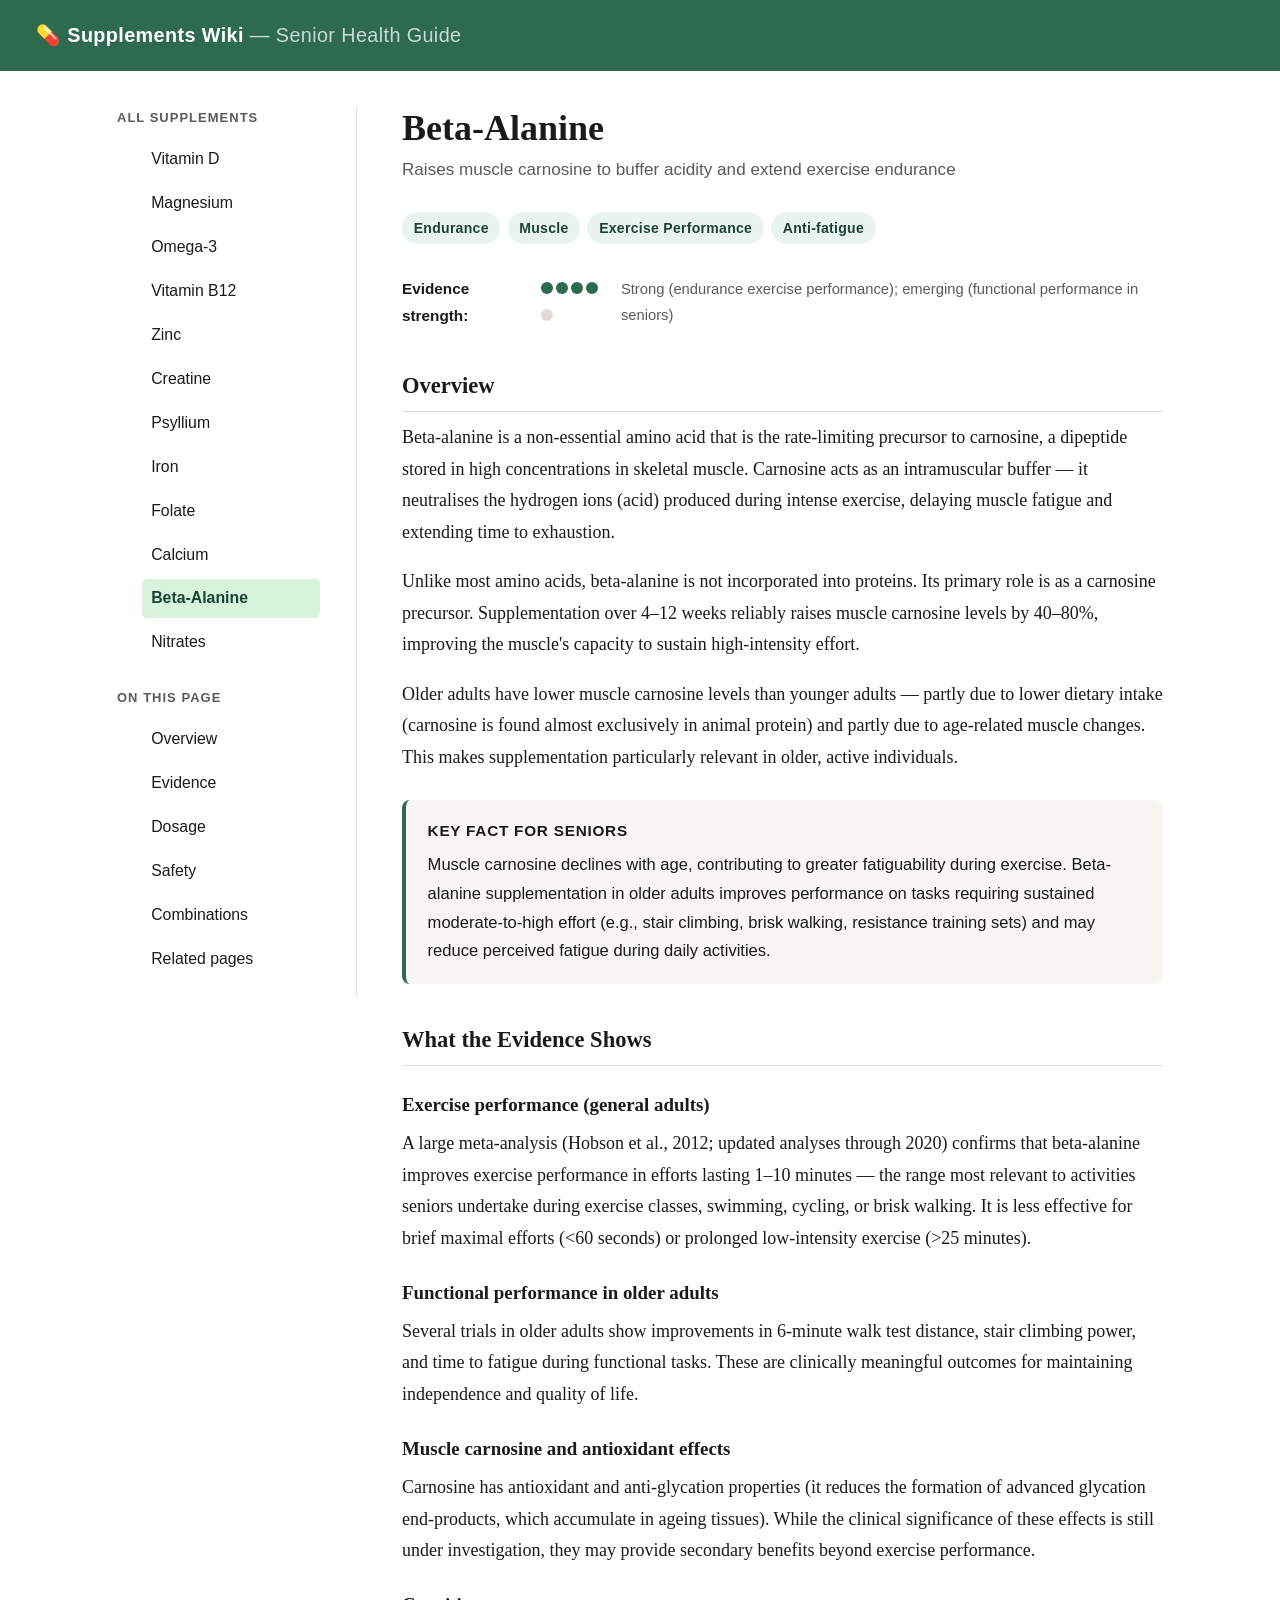
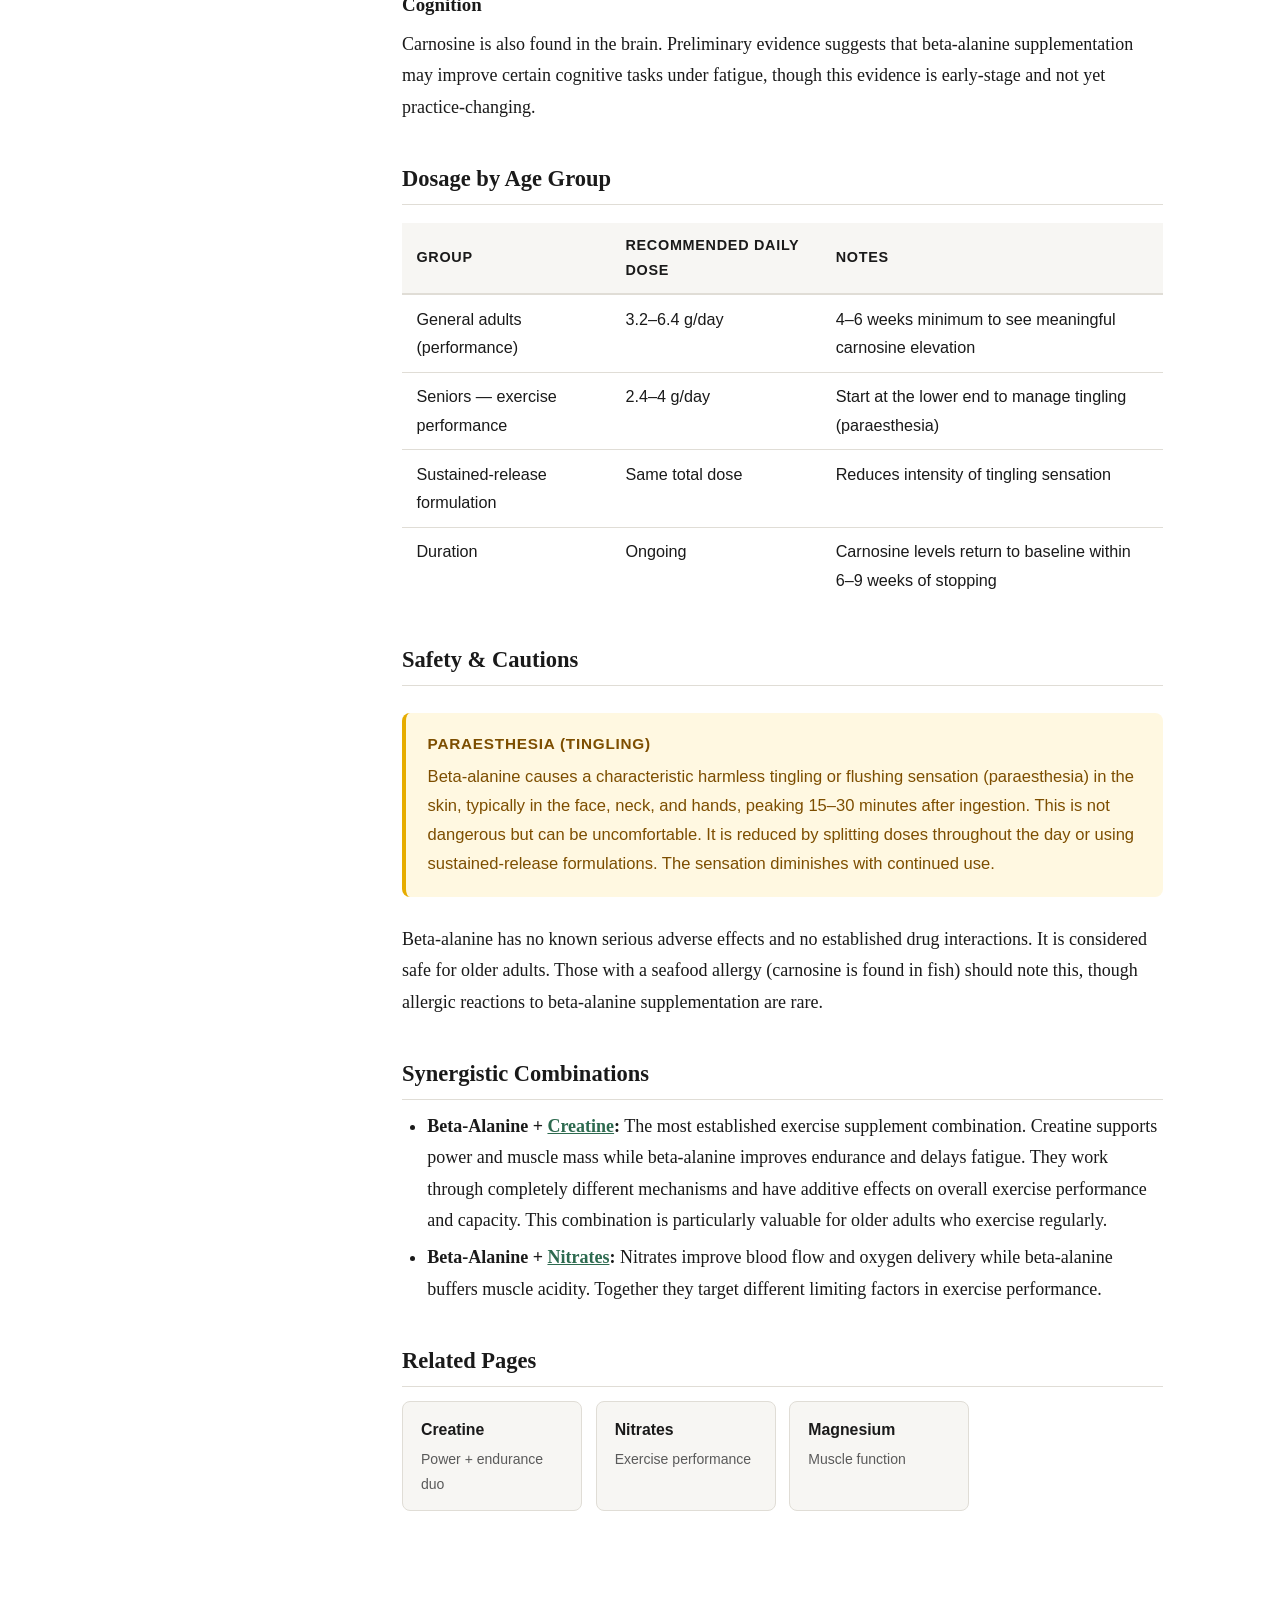
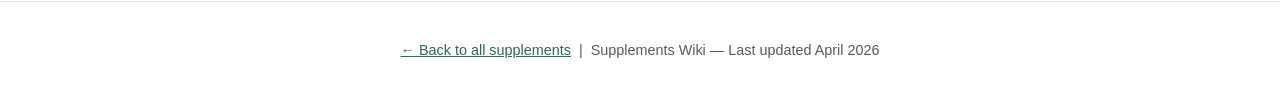
==== beta-alanine.html @ 7dc504e5 "Add supplements wiki — initial upload" ====
<!DOCTYPE html>
<html lang="en">
<head>
  <meta charset="UTF-8">
  <meta name="viewport" content="width=device-width, initial-scale=1.0">
  <title>Beta-Alanine — Supplements Wiki</title>
  <link rel="stylesheet" href="style.css">
</head>
<body>

<header class="site-header">
  <a class="logo" href="index.html">💊 Supplements Wiki <span>— Senior Health Guide</span></a>
</header>

<div class="layout">
  <nav class="sidebar">
    <h3>All Supplements</h3>
    <ul>
      <li><a href="vitamin-d.html">Vitamin D</a></li>
      <li><a href="magnesium.html">Magnesium</a></li>
      <li><a href="omega-3.html">Omega-3</a></li>
      <li><a href="vitamin-b12.html">Vitamin B12</a></li>
      <li><a href="zinc.html">Zinc</a></li>
      <li><a href="creatine.html">Creatine</a></li>
      <li><a href="psyllium.html">Psyllium</a></li>
      <li><a href="iron.html">Iron</a></li>
      <li><a href="folate.html">Folate</a></li>
      <li><a href="calcium.html">Calcium</a></li>
      <li><a href="beta-alanine.html" class="active">Beta-Alanine</a></li>
      <li><a href="nitrates.html">Nitrates</a></li>
    </ul>
    <h3>On this page</h3>
    <ul>
      <li><a href="#overview">Overview</a></li>
      <li><a href="#evidence">Evidence</a></li>
      <li><a href="#dosage">Dosage</a></li>
      <li><a href="#safety">Safety</a></li>
      <li><a href="#combinations">Combinations</a></li>
      <li><a href="#related">Related pages</a></li>
    </ul>
  </nav>

  <main class="main">
    <h1 class="page-title">Beta-Alanine</h1>
    <p class="page-subtitle">Raises muscle carnosine to buffer acidity and extend exercise endurance</p>
    <div class="tags">
      <span class="tag">Endurance</span>
      <span class="tag">Muscle</span>
      <span class="tag">Exercise Performance</span>
      <span class="tag">Anti-fatigue</span>
    </div>

    <div class="evidence-bar">
      <strong style="font-family:var(--font-ui);font-size:0.85rem;">Evidence strength:</strong>
      <div class="evidence-dots">
        <span class="filled"></span><span class="filled"></span><span class="filled"></span><span class="filled"></span><span></span>
      </div>
      <span style="font-family:var(--font-ui);font-size:0.82rem;color:var(--muted);">Strong (endurance exercise performance); emerging (functional performance in seniors)</span>
    </div>

    <h2 id="overview">Overview</h2>
    <p>Beta-alanine is a non-essential amino acid that is the rate-limiting precursor to carnosine, a dipeptide stored in high concentrations in skeletal muscle. Carnosine acts as an intramuscular buffer — it neutralises the hydrogen ions (acid) produced during intense exercise, delaying muscle fatigue and extending time to exhaustion.</p>
    <p>Unlike most amino acids, beta-alanine is not incorporated into proteins. Its primary role is as a carnosine precursor. Supplementation over 4–12 weeks reliably raises muscle carnosine levels by 40–80%, improving the muscle's capacity to sustain high-intensity effort.</p>
    <p>Older adults have lower muscle carnosine levels than younger adults — partly due to lower dietary intake (carnosine is found almost exclusively in animal protein) and partly due to age-related muscle changes. This makes supplementation particularly relevant in older, active individuals.</p>

    <div class="info-box evidence">
      <strong>Key fact for seniors</strong>
      Muscle carnosine declines with age, contributing to greater fatiguability during exercise. Beta-alanine supplementation in older adults improves performance on tasks requiring sustained moderate-to-high effort (e.g., stair climbing, brisk walking, resistance training sets) and may reduce perceived fatigue during daily activities.
    </div>

    <h2 id="evidence">What the Evidence Shows</h2>
    <h3>Exercise performance (general adults)</h3>
    <p>A large meta-analysis (Hobson et al., 2012; updated analyses through 2020) confirms that beta-alanine improves exercise performance in efforts lasting 1–10 minutes — the range most relevant to activities seniors undertake during exercise classes, swimming, cycling, or brisk walking. It is less effective for brief maximal efforts (&lt;60 seconds) or prolonged low-intensity exercise (&gt;25 minutes).</p>

    <h3>Functional performance in older adults</h3>
    <p>Several trials in older adults show improvements in 6-minute walk test distance, stair climbing power, and time to fatigue during functional tasks. These are clinically meaningful outcomes for maintaining independence and quality of life.</p>

    <h3>Muscle carnosine and antioxidant effects</h3>
    <p>Carnosine has antioxidant and anti-glycation properties (it reduces the formation of advanced glycation end-products, which accumulate in ageing tissues). While the clinical significance of these effects is still under investigation, they may provide secondary benefits beyond exercise performance.</p>

    <h3>Cognition</h3>
    <p>Carnosine is also found in the brain. Preliminary evidence suggests that beta-alanine supplementation may improve certain cognitive tasks under fatigue, though this evidence is early-stage and not yet practice-changing.</p>

    <h2 id="dosage">Dosage by Age Group</h2>
    <table class="dosage-table">
      <thead>
        <tr><th>Group</th><th>Recommended Daily Dose</th><th>Notes</th></tr>
      </thead>
      <tbody>
        <tr><td>General adults (performance)</td><td>3.2–6.4 g/day</td><td>4–6 weeks minimum to see meaningful carnosine elevation</td></tr>
        <tr><td>Seniors — exercise performance</td><td>2.4–4 g/day</td><td>Start at the lower end to manage tingling (paraesthesia)</td></tr>
        <tr><td>Sustained-release formulation</td><td>Same total dose</td><td>Reduces intensity of tingling sensation</td></tr>
        <tr><td>Duration</td><td>Ongoing</td><td>Carnosine levels return to baseline within 6–9 weeks of stopping</td></tr>
      </tbody>
    </table>

    <h2 id="safety">Safety &amp; Cautions</h2>
    <div class="info-box caution">
      <strong>Paraesthesia (tingling)</strong>
      Beta-alanine causes a characteristic harmless tingling or flushing sensation (paraesthesia) in the skin, typically in the face, neck, and hands, peaking 15–30 minutes after ingestion. This is not dangerous but can be uncomfortable. It is reduced by splitting doses throughout the day or using sustained-release formulations. The sensation diminishes with continued use.
    </div>
    <p>Beta-alanine has no known serious adverse effects and no established drug interactions. It is considered safe for older adults. Those with a seafood allergy (carnosine is found in fish) should note this, though allergic reactions to beta-alanine supplementation are rare.</p>

    <h2 id="combinations">Synergistic Combinations</h2>
    <ul>
      <li><strong>Beta-Alanine + <a href="creatine.html">Creatine</a>:</strong> The most established exercise supplement combination. Creatine supports power and muscle mass while beta-alanine improves endurance and delays fatigue. They work through completely different mechanisms and have additive effects on overall exercise performance and capacity. This combination is particularly valuable for older adults who exercise regularly.</li>
      <li><strong>Beta-Alanine + <a href="nitrates.html">Nitrates</a>:</strong> Nitrates improve blood flow and oxygen delivery while beta-alanine buffers muscle acidity. Together they target different limiting factors in exercise performance.</li>
    </ul>

    <h2 id="related">Related Pages</h2>
    <div class="related-grid">
      <a class="related-card" href="creatine.html">Creatine <span class="card-note">Power + endurance duo</span></a>
      <a class="related-card" href="nitrates.html">Nitrates <span class="card-note">Exercise performance</span></a>
      <a class="related-card" href="magnesium.html">Magnesium <span class="card-note">Muscle function</span></a>
    </div>
  </main>
</div>

<footer class="site-footer">
  <a href="index.html">← Back to all supplements</a> &nbsp;|&nbsp; Supplements Wiki &mdash; Last updated April 2026
</footer>
</body>
</html>
---- style.css ----
/* Supplements Wiki — Shared Stylesheet */
:root {
  --bg: #ffffff;
  --surface: #f7f6f3;
  --border: #e0ddd6;
  --text: #1a1a1a;
  --muted: #5a5a5a;
  --accent: #2d6a4f;
  --accent-light: #d8f3dc;
  --accent-hover: #1b4332;
  --link: #2d6a4f;
  --link-hover: #1b4332;
  --tag-bg: #eaf4ee;
  --tag-text: #1b4332;
  --warn: #7d4e00;
  --warn-bg: #fff8e1;
  --radius: 8px;
  --font-body: Georgia, 'Times New Roman', serif;
  --font-ui: -apple-system, BlinkMacSystemFont, 'Segoe UI', sans-serif;
}

*, *::before, *::after { box-sizing: border-box; margin: 0; padding: 0; }

html { font-size: 18px; scroll-behavior: smooth; }

body {
  font-family: var(--font-body);
  background: var(--bg);
  color: var(--text);
  line-height: 1.75;
  min-height: 100vh;
}

/* ── Layout ─────────────────────────────────────── */
.site-header {
  background: var(--accent);
  color: #fff;
  padding: 1rem 2rem;
  display: flex;
  align-items: center;
  gap: 1.5rem;
  flex-wrap: wrap;
}

.site-header .logo {
  font-family: var(--font-ui);
  font-size: 1.1rem;
  font-weight: 700;
  letter-spacing: 0.02em;
  color: #fff;
  text-decoration: none;
  white-space: nowrap;
}

.site-header .logo span { opacity: 0.75; font-weight: 400; }

.header-search {
  flex: 1;
  max-width: 380px;
  position: relative;
}

.header-search input {
  width: 100%;
  padding: 0.45rem 1rem;
  border-radius: 99px;
  border: none;
  font-size: 0.9rem;
  font-family: var(--font-ui);
  background: rgba(255,255,255,0.2);
  color: #fff;
  outline: none;
}

.header-search input::placeholder { color: rgba(255,255,255,0.65); }

.layout {
  display: grid;
  grid-template-columns: 240px 1fr;
  gap: 0;
  max-width: 1100px;
  margin: 0 auto;
  padding: 2rem 1.5rem;
}

@media (max-width: 700px) {
  .layout { grid-template-columns: 1fr; }
  .sidebar { display: none; }
}

/* ── Sidebar ─────────────────────────────────────── */
.sidebar {
  padding-right: 2rem;
  border-right: 1px solid var(--border);
  font-family: var(--font-ui);
  font-size: 0.88rem;
  position: sticky;
  top: 1.5rem;
  align-self: start;
}

.sidebar h3 {
  font-size: 0.72rem;
  text-transform: uppercase;
  letter-spacing: 0.08em;
  color: var(--muted);
  margin-bottom: 0.6rem;
  margin-top: 1.4rem;
}

.sidebar h3:first-child { margin-top: 0; }

.sidebar ul { list-style: none; }

.sidebar ul li a {
  display: block;
  padding: 0.3rem 0.5rem;
  border-radius: 5px;
  color: var(--text);
  text-decoration: none;
  transition: background 0.15s, color 0.15s;
}

.sidebar ul li a:hover,
.sidebar ul li a.active {
  background: var(--accent-light);
  color: var(--accent-hover);
  font-weight: 600;
}

/* ── Main content ────────────────────────────────── */
.main { padding-left: 2.5rem; }

.page-title {
  font-size: 2rem;
  font-weight: 700;
  line-height: 1.2;
  margin-bottom: 0.3rem;
}

.page-subtitle {
  font-family: var(--font-ui);
  color: var(--muted);
  font-size: 0.95rem;
  margin-bottom: 1.5rem;
}

.tags { display: flex; flex-wrap: wrap; gap: 0.4rem; margin-bottom: 1.8rem; }

.tag {
  background: var(--tag-bg);
  color: var(--tag-text);
  font-family: var(--font-ui);
  font-size: 0.78rem;
  font-weight: 600;
  padding: 0.2rem 0.65rem;
  border-radius: 99px;
  letter-spacing: 0.02em;
}

h2 {
  font-size: 1.25rem;
  margin-top: 2rem;
  margin-bottom: 0.6rem;
  padding-bottom: 0.3rem;
  border-bottom: 1px solid var(--border);
}

h3 { font-size: 1.05rem; margin-top: 1.2rem; margin-bottom: 0.4rem; }

p { margin-bottom: 1rem; }

ul, ol { margin-left: 1.4rem; margin-bottom: 1rem; }
li { margin-bottom: 0.3rem; }

a { color: var(--link); text-decoration: underline; }
a:hover { color: var(--link-hover); }

/* ── Info boxes ──────────────────────────────────── */
.info-box {
  border-radius: var(--radius);
  padding: 1rem 1.2rem;
  margin: 1.5rem 0;
  font-family: var(--font-ui);
  font-size: 0.92rem;
}

.info-box.evidence {
  background: var(--surface);
  border-left: 4px solid var(--accent);
}

.info-box.caution {
  background: var(--warn-bg);
  border-left: 4px solid #e6ac00;
  color: var(--warn);
}

.info-box.interaction {
  background: #fff0f0;
  border-left: 4px solid #c0392b;
  color: #7b1a1a;
}

.info-box strong { display: block; margin-bottom: 0.3rem; font-size: 0.85rem; text-transform: uppercase; letter-spacing: 0.05em; }

/* ── Dosage table ────────────────────────────────── */
.dosage-table {
  width: 100%;
  border-collapse: collapse;
  font-family: var(--font-ui);
  font-size: 0.9rem;
  margin: 1rem 0 1.5rem;
}

.dosage-table th {
  background: var(--surface);
  text-align: left;
  padding: 0.55rem 0.8rem;
  font-size: 0.8rem;
  text-transform: uppercase;
  letter-spacing: 0.05em;
  border-bottom: 2px solid var(--border);
}

.dosage-table td {
  padding: 0.55rem 0.8rem;
  border-bottom: 1px solid var(--border);
  vertical-align: top;
}

.dosage-table tr:last-child td { border-bottom: none; }

/* ── Related links ───────────────────────────────── */
.related-grid {
  display: grid;
  grid-template-columns: repeat(auto-fill, minmax(170px, 1fr));
  gap: 0.75rem;
  margin-top: 0.8rem;
}

.related-card {
  display: block;
  background: var(--surface);
  border: 1px solid var(--border);
  border-radius: var(--radius);
  padding: 0.75rem 1rem;
  text-decoration: none;
  color: var(--text);
  font-family: var(--font-ui);
  font-size: 0.88rem;
  font-weight: 600;
  transition: background 0.15s, border-color 0.15s;
}

.related-card:hover {
  background: var(--accent-light);
  border-color: var(--accent);
  color: var(--accent-hover);
}

.related-card .card-note {
  display: block;
  font-weight: 400;
  font-size: 0.78rem;
  color: var(--muted);
  margin-top: 0.2rem;
}

/* ── Evidence rating ─────────────────────────────── */
.evidence-bar {
  display: flex;
  align-items: center;
  gap: 0.5rem;
  font-family: var(--font-ui);
  font-size: 0.85rem;
  margin-bottom: 1.5rem;
}

.evidence-dots span {
  display: inline-block;
  width: 12px; height: 12px;
  border-radius: 50%;
  background: var(--border);
  margin-right: 3px;
}

.evidence-dots span.filled { background: var(--accent); }

/* ── Footer ──────────────────────────────────────── */
.site-footer {
  border-top: 1px solid var(--border);
  text-align: center;
  font-family: var(--font-ui);
  font-size: 0.8rem;
  color: var(--muted);
  padding: 2rem 1rem;
  margin-top: 3rem;
}

/* ── Index grid ──────────────────────────────────── */
.index-grid {
  display: grid;
  grid-template-columns: repeat(auto-fill, minmax(220px, 1fr));
  gap: 1rem;
  margin-top: 1.5rem;
}

.index-card {
  display: block;
  background: var(--surface);
  border: 1px solid var(--border);
  border-radius: var(--radius);
  padding: 1.2rem 1.4rem;
  text-decoration: none;
  color: var(--text);
  transition: box-shadow 0.15s, border-color 0.15s;
}

.index-card:hover {
  box-shadow: 0 4px 16px rgba(0,0,0,0.08);
  border-color: var(--accent);
}

.index-card .card-name {
  font-family: var(--font-ui);
  font-size: 1.05rem;
  font-weight: 700;
  color: var(--accent-hover);
  margin-bottom: 0.25rem;
}

.index-card .card-desc {
  font-size: 0.85rem;
  color: var(--muted);
  font-family: var(--font-ui);
  line-height: 1.4;
}

.index-card .card-tags { margin-top: 0.6rem; }
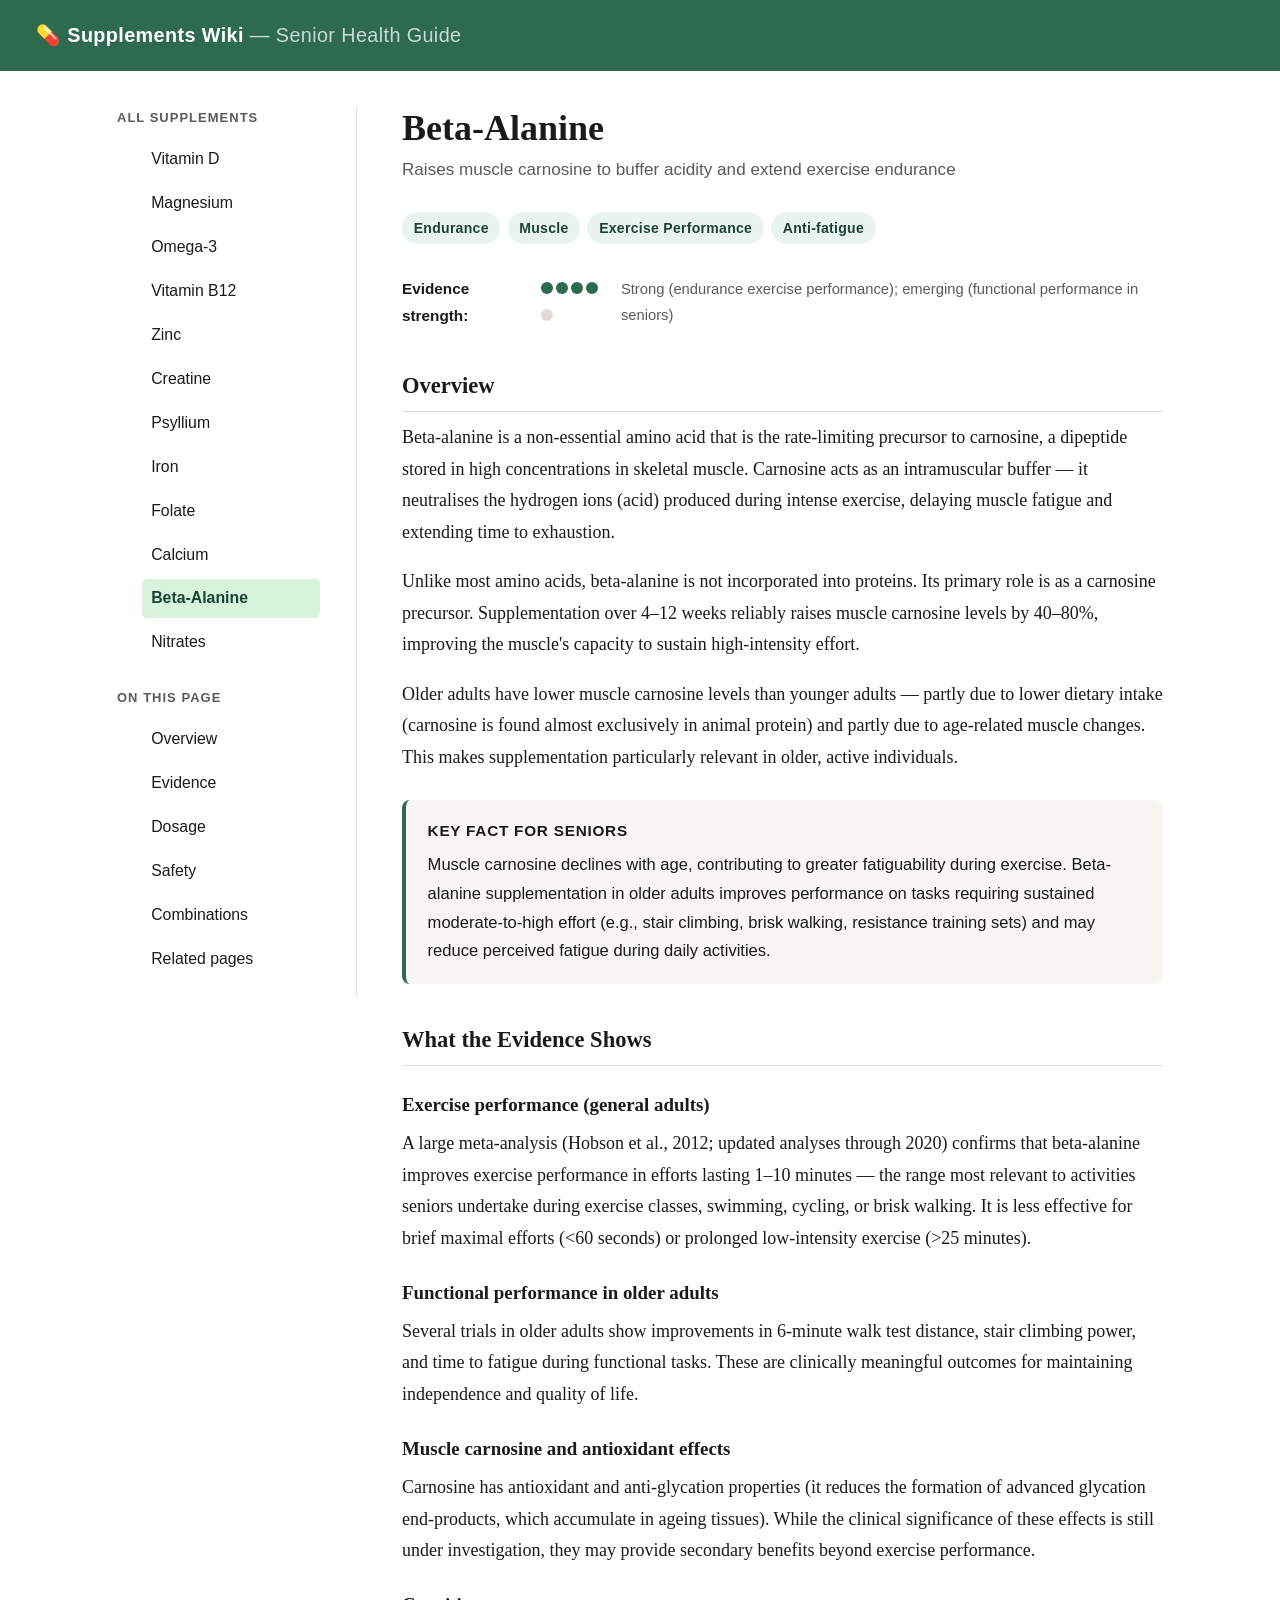
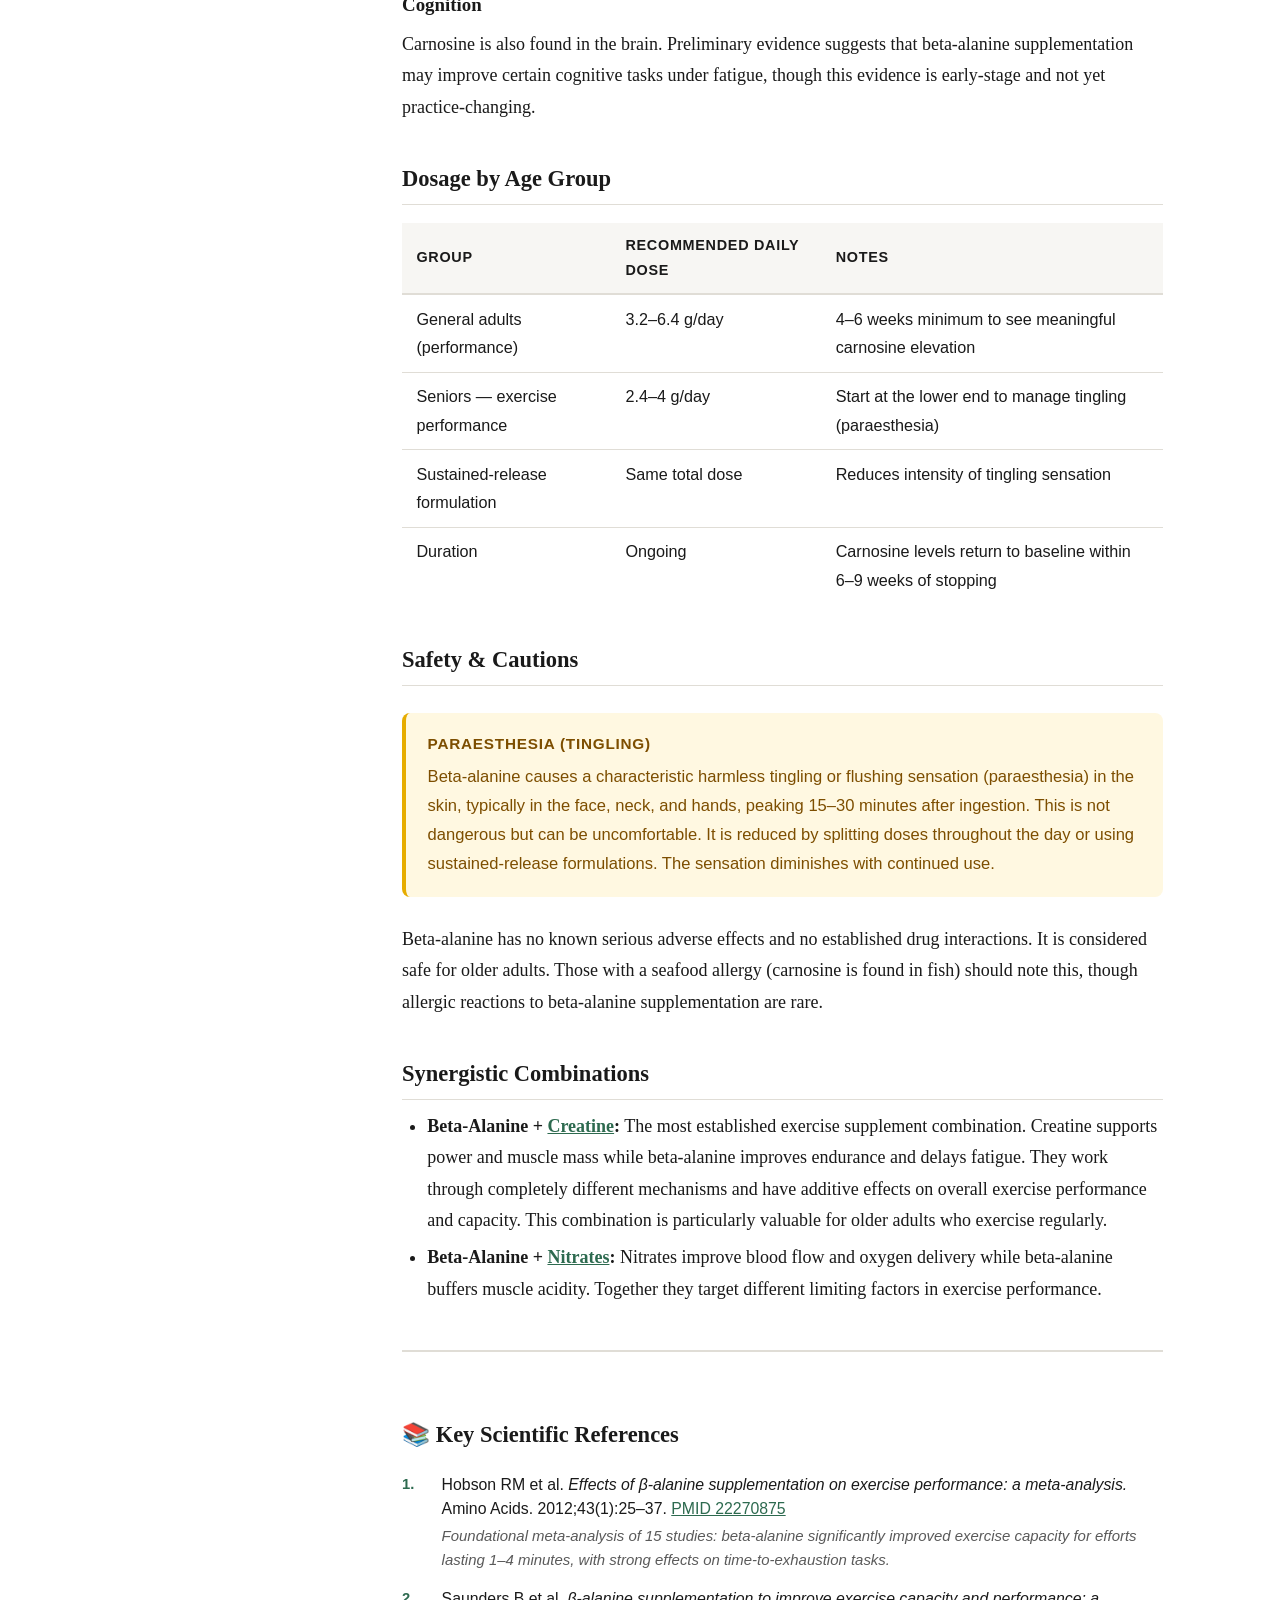
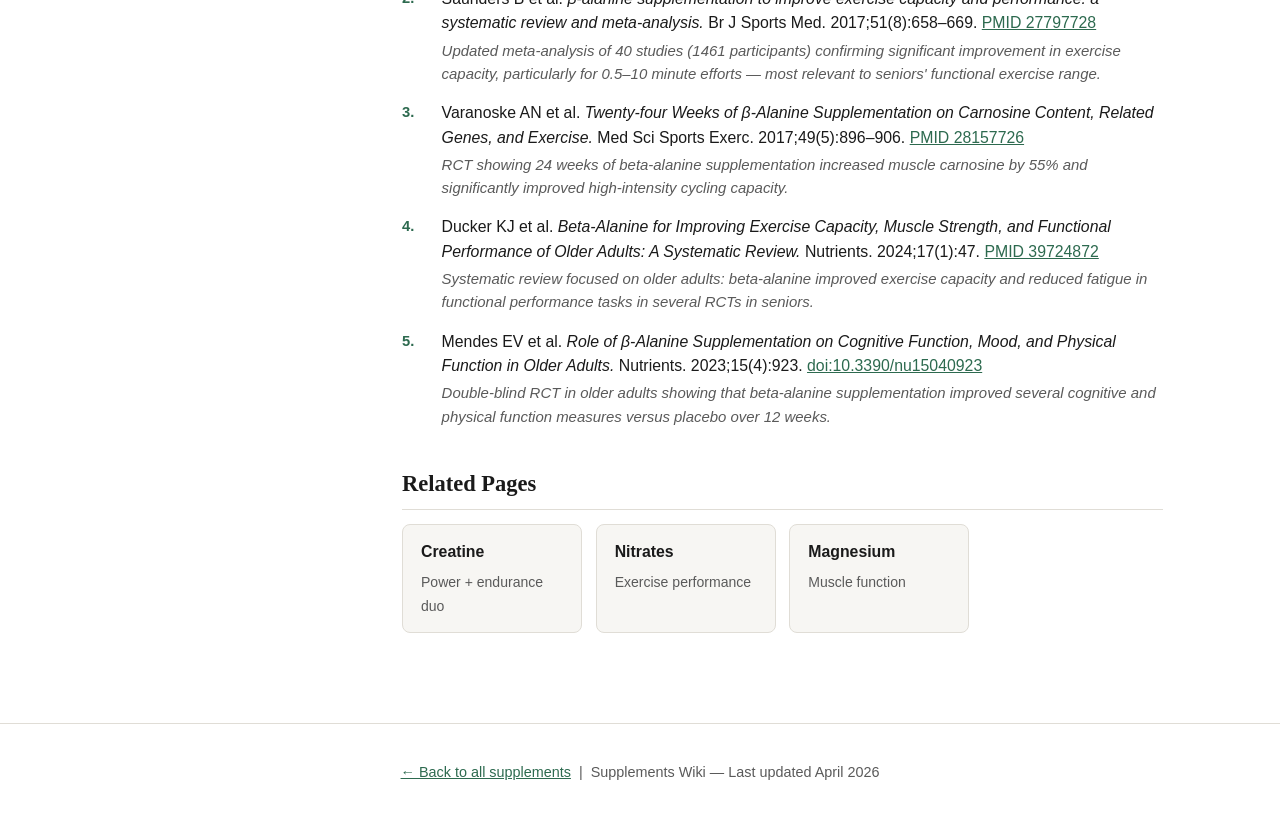
==== commit ead84244: "Add search facility and scientific sources" ====
--- a/beta-alanine.html
+++ b/beta-alanine.html
@@ -107,6 +107,37 @@
       <li><strong>Beta-Alanine + <a href="nitrates.html">Nitrates</a>:</strong> Nitrates improve blood flow and oxygen delivery while beta-alanine buffers muscle acidity. Together they target different limiting factors in exercise performance.</li>
     </ul>
 
+    <section class="references">
+      <h2>📚 Key Scientific References</h2>
+      <ol class="ref-list">
+        <li>
+          Hobson RM et al. <em>Effects of β-alanine supplementation on exercise performance: a meta-analysis.</em> Amino Acids. 2012;43(1):25–37.
+          <a href="https://pubmed.ncbi.nlm.nih.gov/22270875/" target="_blank" rel="noopener">PMID 22270875</a>
+          <span class="ref-finding">Foundational meta-analysis of 15 studies: beta-alanine significantly improved exercise capacity for efforts lasting 1–4 minutes, with strong effects on time-to-exhaustion tasks.</span>
+        </li>
+        <li>
+          Saunders B et al. <em>β-alanine supplementation to improve exercise capacity and performance: a systematic review and meta-analysis.</em> Br J Sports Med. 2017;51(8):658–669.
+          <a href="https://pubmed.ncbi.nlm.nih.gov/27797728/" target="_blank" rel="noopener">PMID 27797728</a>
+          <span class="ref-finding">Updated meta-analysis of 40 studies (1461 participants) confirming significant improvement in exercise capacity, particularly for 0.5–10 minute efforts — most relevant to seniors' functional exercise range.</span>
+        </li>
+        <li>
+          Varanoske AN et al. <em>Twenty-four Weeks of β-Alanine Supplementation on Carnosine Content, Related Genes, and Exercise.</em> Med Sci Sports Exerc. 2017;49(5):896–906.
+          <a href="https://pubmed.ncbi.nlm.nih.gov/28157726/" target="_blank" rel="noopener">PMID 28157726</a>
+          <span class="ref-finding">RCT showing 24 weeks of beta-alanine supplementation increased muscle carnosine by 55% and significantly improved high-intensity cycling capacity.</span>
+        </li>
+        <li>
+          Ducker KJ et al. <em>Beta-Alanine for Improving Exercise Capacity, Muscle Strength, and Functional Performance of Older Adults: A Systematic Review.</em> Nutrients. 2024;17(1):47.
+          <a href="https://pubmed.ncbi.nlm.nih.gov/39724872/" target="_blank" rel="noopener">PMID 39724872</a>
+          <span class="ref-finding">Systematic review focused on older adults: beta-alanine improved exercise capacity and reduced fatigue in functional performance tasks in several RCTs in seniors.</span>
+        </li>
+        <li>
+          Mendes EV et al. <em>Role of β-Alanine Supplementation on Cognitive Function, Mood, and Physical Function in Older Adults.</em> Nutrients. 2023;15(4):923.
+          <a href="https://www.mdpi.com/2072-6643/15/4/923" target="_blank" rel="noopener">doi:10.3390/nu15040923</a>
+          <span class="ref-finding">Double-blind RCT in older adults showing that beta-alanine supplementation improved several cognitive and physical function measures versus placebo over 12 weeks.</span>
+        </li>
+      </ol>
+    </section>
+
     <h2 id="related">Related Pages</h2>
     <div class="related-grid">
       <a class="related-card" href="creatine.html">Creatine <span class="card-note">Power + endurance duo</span></a>
--- a/style.css
+++ b/style.css
@@ -287,6 +287,165 @@
 
 .evidence-dots span.filled { background: var(--accent); }
 
+/* ── Search UI ───────────────────────────────────── */
+.search-section {
+  margin: 1.8rem 0 2rem;
+}
+
+.search-wrapper {
+  display: flex;
+  align-items: center;
+  gap: 0;
+  border: 2px solid var(--border);
+  border-radius: var(--radius);
+  overflow: hidden;
+  background: var(--bg);
+  transition: border-color 0.2s;
+}
+
+.search-wrapper:focus-within {
+  border-color: var(--accent);
+}
+
+#wiki-search {
+  flex: 1;
+  border: none;
+  outline: none;
+  padding: 0.75rem 1rem;
+  font-size: 1rem;
+  font-family: var(--font-ui);
+  color: var(--text);
+  background: transparent;
+}
+
+#wiki-search::placeholder {
+  color: var(--muted);
+}
+
+.search-clear {
+  background: none;
+  border: none;
+  padding: 0.75rem 0.8rem;
+  cursor: pointer;
+  color: var(--muted);
+  font-size: 1.1rem;
+  display: none;
+}
+
+.search-clear:hover { color: var(--text); }
+
+#search-results {
+  margin-top: 1rem;
+}
+
+.search-hit {
+  display: block;
+  background: var(--surface);
+  border: 1px solid var(--border);
+  border-radius: var(--radius);
+  padding: 0.85rem 1.1rem;
+  margin-bottom: 0.6rem;
+  text-decoration: none;
+  color: var(--text);
+  transition: border-color 0.15s, background 0.15s;
+}
+
+.search-hit:hover {
+  border-color: var(--accent);
+  background: var(--accent-light);
+  color: var(--accent-hover);
+}
+
+.search-hit-title {
+  font-family: var(--font-ui);
+  font-weight: 700;
+  font-size: 1rem;
+  color: var(--accent-hover);
+}
+
+.search-hit-snippet {
+  font-family: var(--font-ui);
+  font-size: 0.85rem;
+  color: var(--muted);
+  margin-top: 0.2rem;
+  line-height: 1.4;
+}
+
+.search-hit-snippet mark {
+  background: #ffe08a;
+  color: inherit;
+  border-radius: 2px;
+  padding: 0 2px;
+}
+
+.search-count {
+  font-family: var(--font-ui);
+  font-size: 0.82rem;
+  color: var(--muted);
+  margin-bottom: 0.6rem;
+}
+
+.no-results {
+  font-family: var(--font-ui);
+  font-size: 0.92rem;
+  color: var(--muted);
+  padding: 0.5rem 0;
+}
+
+/* ── References section ──────────────────────────── */
+.references {
+  margin-top: 2.5rem;
+  padding-top: 1.5rem;
+  border-top: 2px solid var(--border);
+}
+
+.references h2 {
+  border-bottom: none;
+  padding-bottom: 0;
+  margin-bottom: 1rem;
+}
+
+.ref-list {
+  list-style: none;
+  margin-left: 0;
+  counter-reset: ref-counter;
+}
+
+.ref-list li {
+  counter-increment: ref-counter;
+  position: relative;
+  padding-left: 2.2rem;
+  margin-bottom: 0.9rem;
+  font-size: 0.88rem;
+  font-family: var(--font-ui);
+  line-height: 1.55;
+  color: var(--text);
+}
+
+.ref-list li::before {
+  content: counter(ref-counter) ".";
+  position: absolute;
+  left: 0;
+  top: 0;
+  color: var(--accent);
+  font-weight: 700;
+  font-size: 0.82rem;
+  min-width: 1.6rem;
+}
+
+.ref-list li a {
+  color: var(--link);
+  word-break: break-all;
+}
+
+.ref-finding {
+  display: block;
+  color: var(--muted);
+  font-style: italic;
+  margin-top: 0.15rem;
+  font-size: 0.83rem;
+}
+
 /* ── Footer ──────────────────────────────────────── */
 .site-footer {
   border-top: 1px solid var(--border);
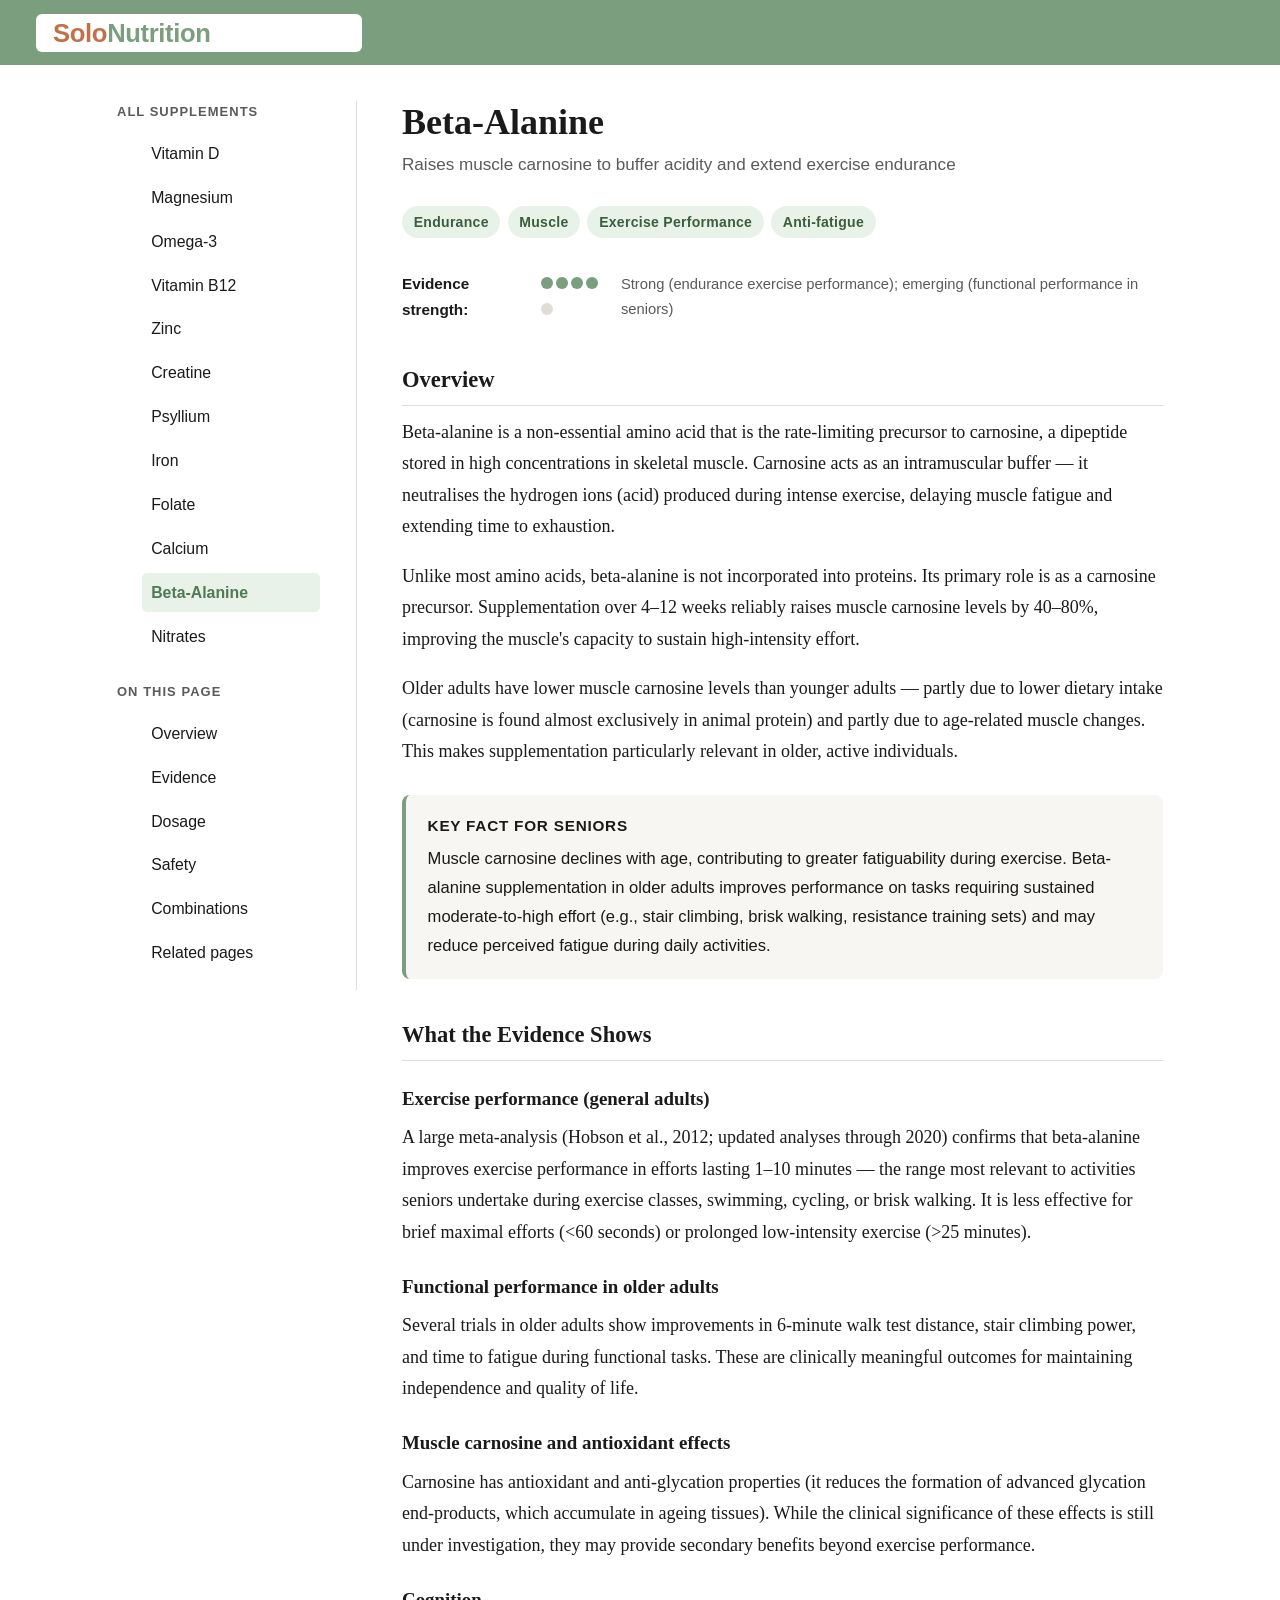
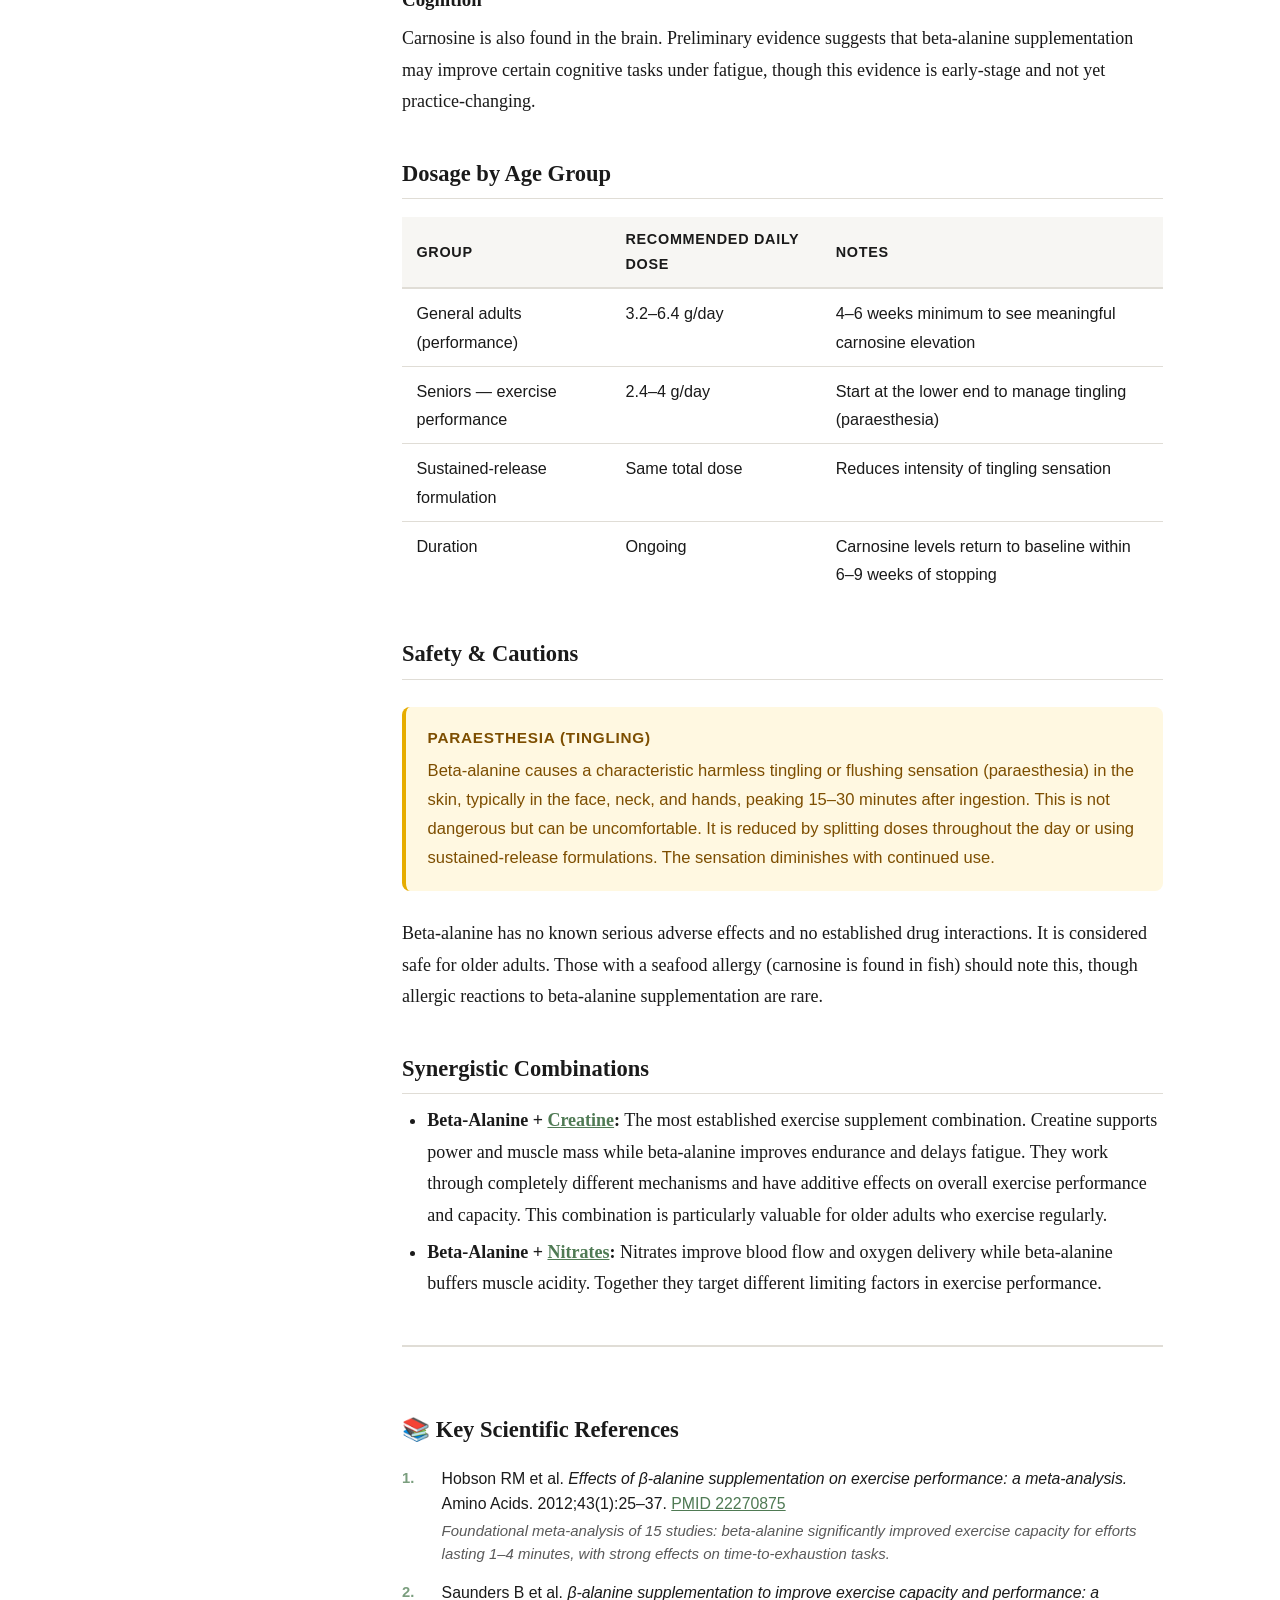
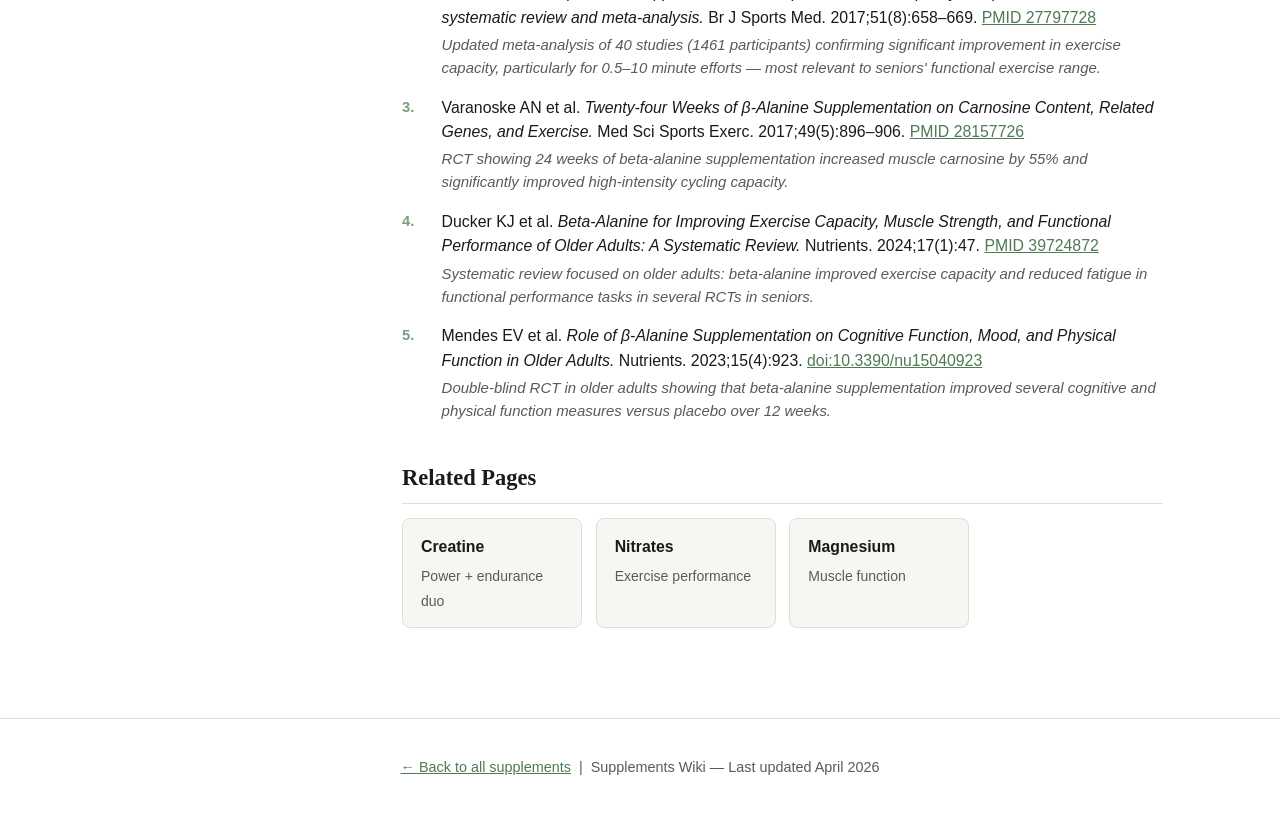
==== commit 5a5cf5bf: "Add logo and contact information" ====
--- a/beta-alanine.html
+++ b/beta-alanine.html
@@ -9,7 +9,10 @@
 <body>
 
 <header class="site-header">
-  <a class="logo" href="index.html">💊 Supplements Wiki <span>— Senior Health Guide</span></a>
+  <a class="logo" href="index.html">
+    <img class="logo-img" src="solonutrition-logo.svg" alt="SoloNutrition">
+    <span>— Senior Health Guide</span>
+  </a>
 </header>
 
 <div class="layout">
--- a/style.css
+++ b/style.css
@@ -5,13 +5,13 @@
   --border: #e0ddd6;
   --text: #1a1a1a;
   --muted: #5a5a5a;
-  --accent: #2d6a4f;
-  --accent-light: #d8f3dc;
-  --accent-hover: #1b4332;
-  --link: #2d6a4f;
-  --link-hover: #1b4332;
-  --tag-bg: #eaf4ee;
-  --tag-text: #1b4332;
+  --accent: #7A9E7E;
+  --accent-light: #e8f2e9;
+  --accent-hover: #4f7a54;
+  --link: #4f7a54;
+  --link-hover: #3a5e3e;
+  --tag-bg: #e8f2e9;
+  --tag-text: #3a5e3e;
   --warn: #7d4e00;
   --warn-bg: #fff8e1;
   --radius: 8px;
@@ -31,11 +31,34 @@
   min-height: 100vh;
 }
 
-/* ── Layout ─────────────────────────────────────── */
+/* ── Logo colours ────────────────────────────────── */
+:root {
+  --terracotta: #C0714A;
+  --sage: #7A9E7E;
+}
+
+/* ── Full-width banner (index page only) ─────────── */
+.brand-banner {
+  width: 100%;
+  background: #faf8f5;
+  border-bottom: 2px solid var(--border);
+  display: flex;
+  justify-content: center;
+  align-items: center;
+  padding: 1.6rem 2rem 1.4rem;
+}
+
+.brand-banner .brand-logo-img {
+  width: min(680px, 90vw);
+  height: auto;
+  display: block;
+}
+
+/* ── Compact logo in site-header (all pages) ─────── */
 .site-header {
   background: var(--accent);
   color: #fff;
-  padding: 1rem 2rem;
+  padding: 0.75rem 2rem;
   display: flex;
   align-items: center;
   gap: 1.5rem;
@@ -43,16 +66,22 @@
 }
 
 .site-header .logo {
-  font-family: var(--font-ui);
-  font-size: 1.1rem;
-  font-weight: 700;
-  letter-spacing: 0.02em;
-  color: #fff;
+  display: flex;
+  align-items: center;
   text-decoration: none;
-  white-space: nowrap;
-}
-
-.site-header .logo span { opacity: 0.75; font-weight: 400; }
+}
+
+.site-header .logo .logo-img {
+  height: 38px;
+  width: auto;
+  display: block;
+  /* white background pill so SVG colours show on green header */
+  background: #fff;
+  border-radius: 6px;
+  padding: 3px 10px;
+}
+
+.site-header .logo span { display: none; }
 
 .header-search {
   flex: 1;
@@ -457,6 +486,21 @@
   margin-top: 3rem;
 }
 
+.footer-contact {
+  margin-top: 0.5rem;
+  font-size: 0.85rem;
+  color: var(--sage);
+}
+
+.footer-contact a {
+  color: var(--sage);
+  text-decoration: underline;
+}
+
+.footer-contact a:hover {
+  color: var(--accent-hover);
+}
+
 /* ── Index grid ──────────────────────────────────── */
 .index-grid {
   display: grid;
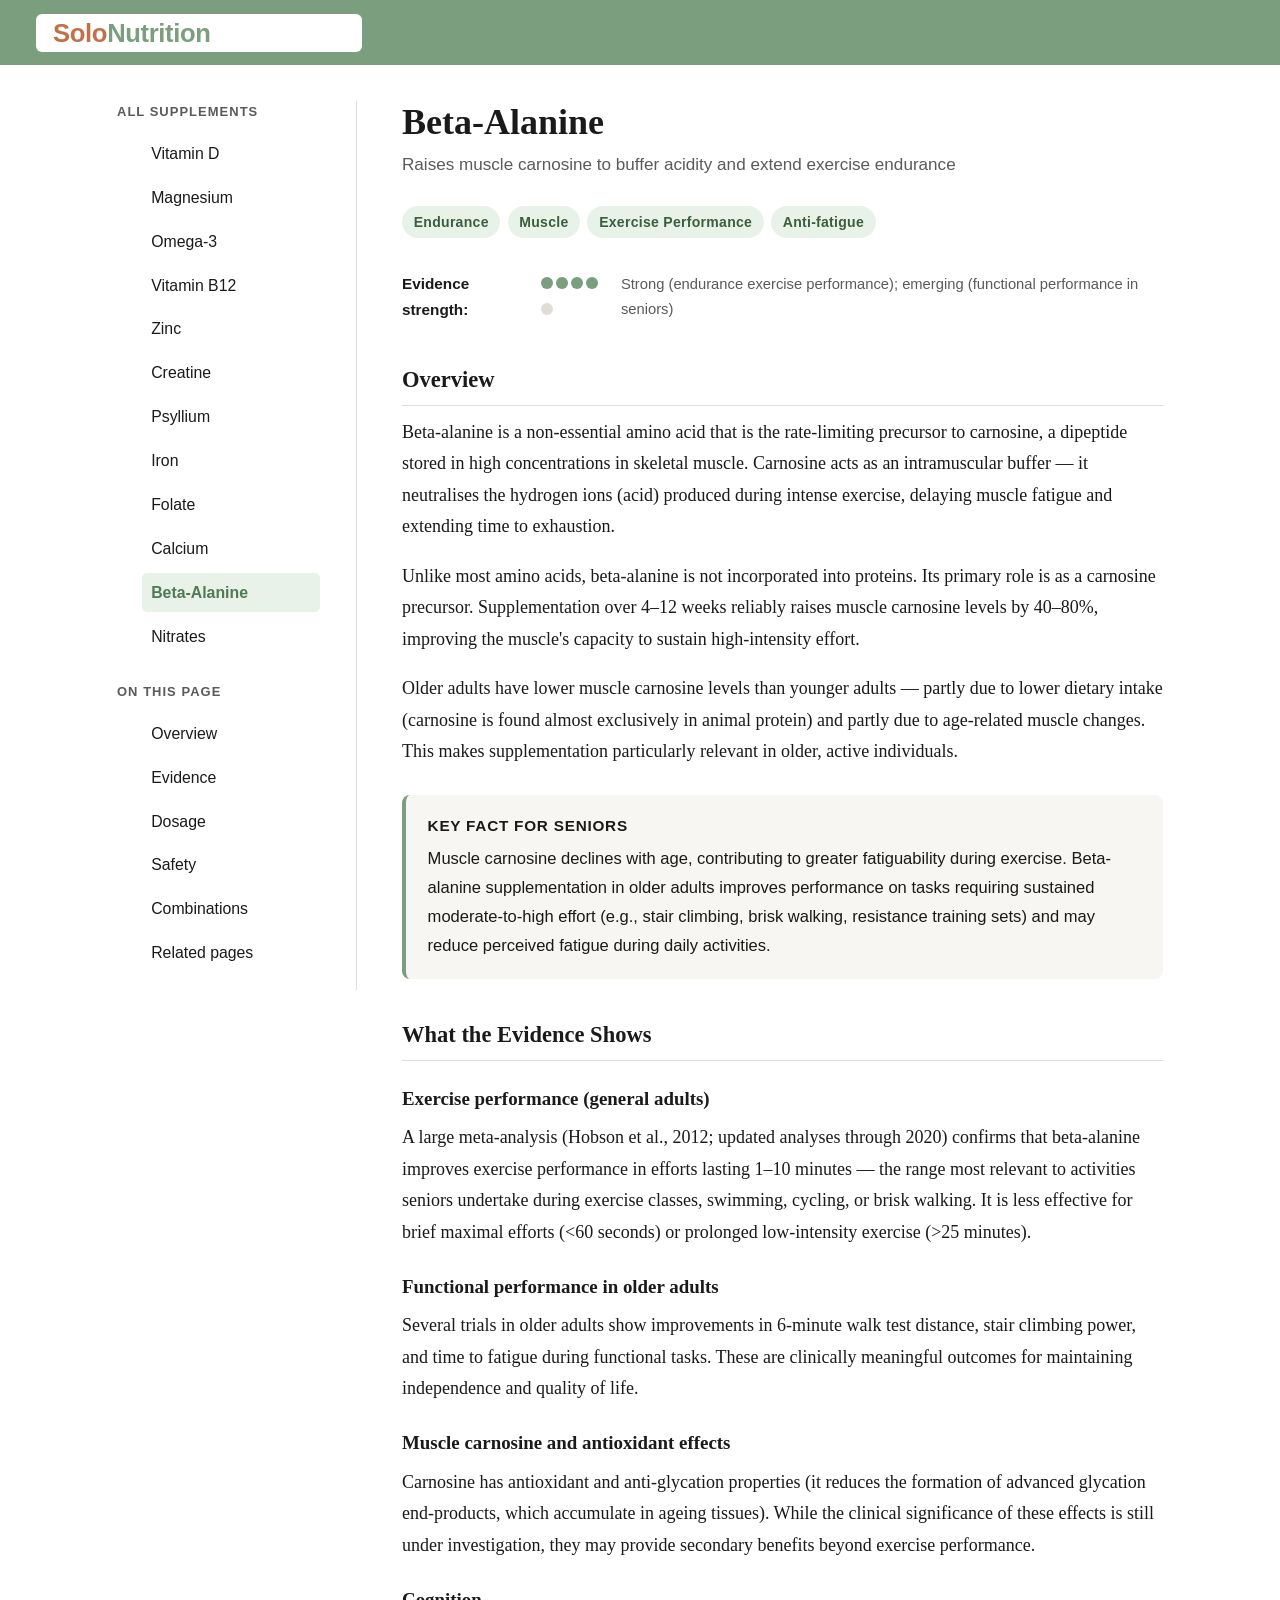
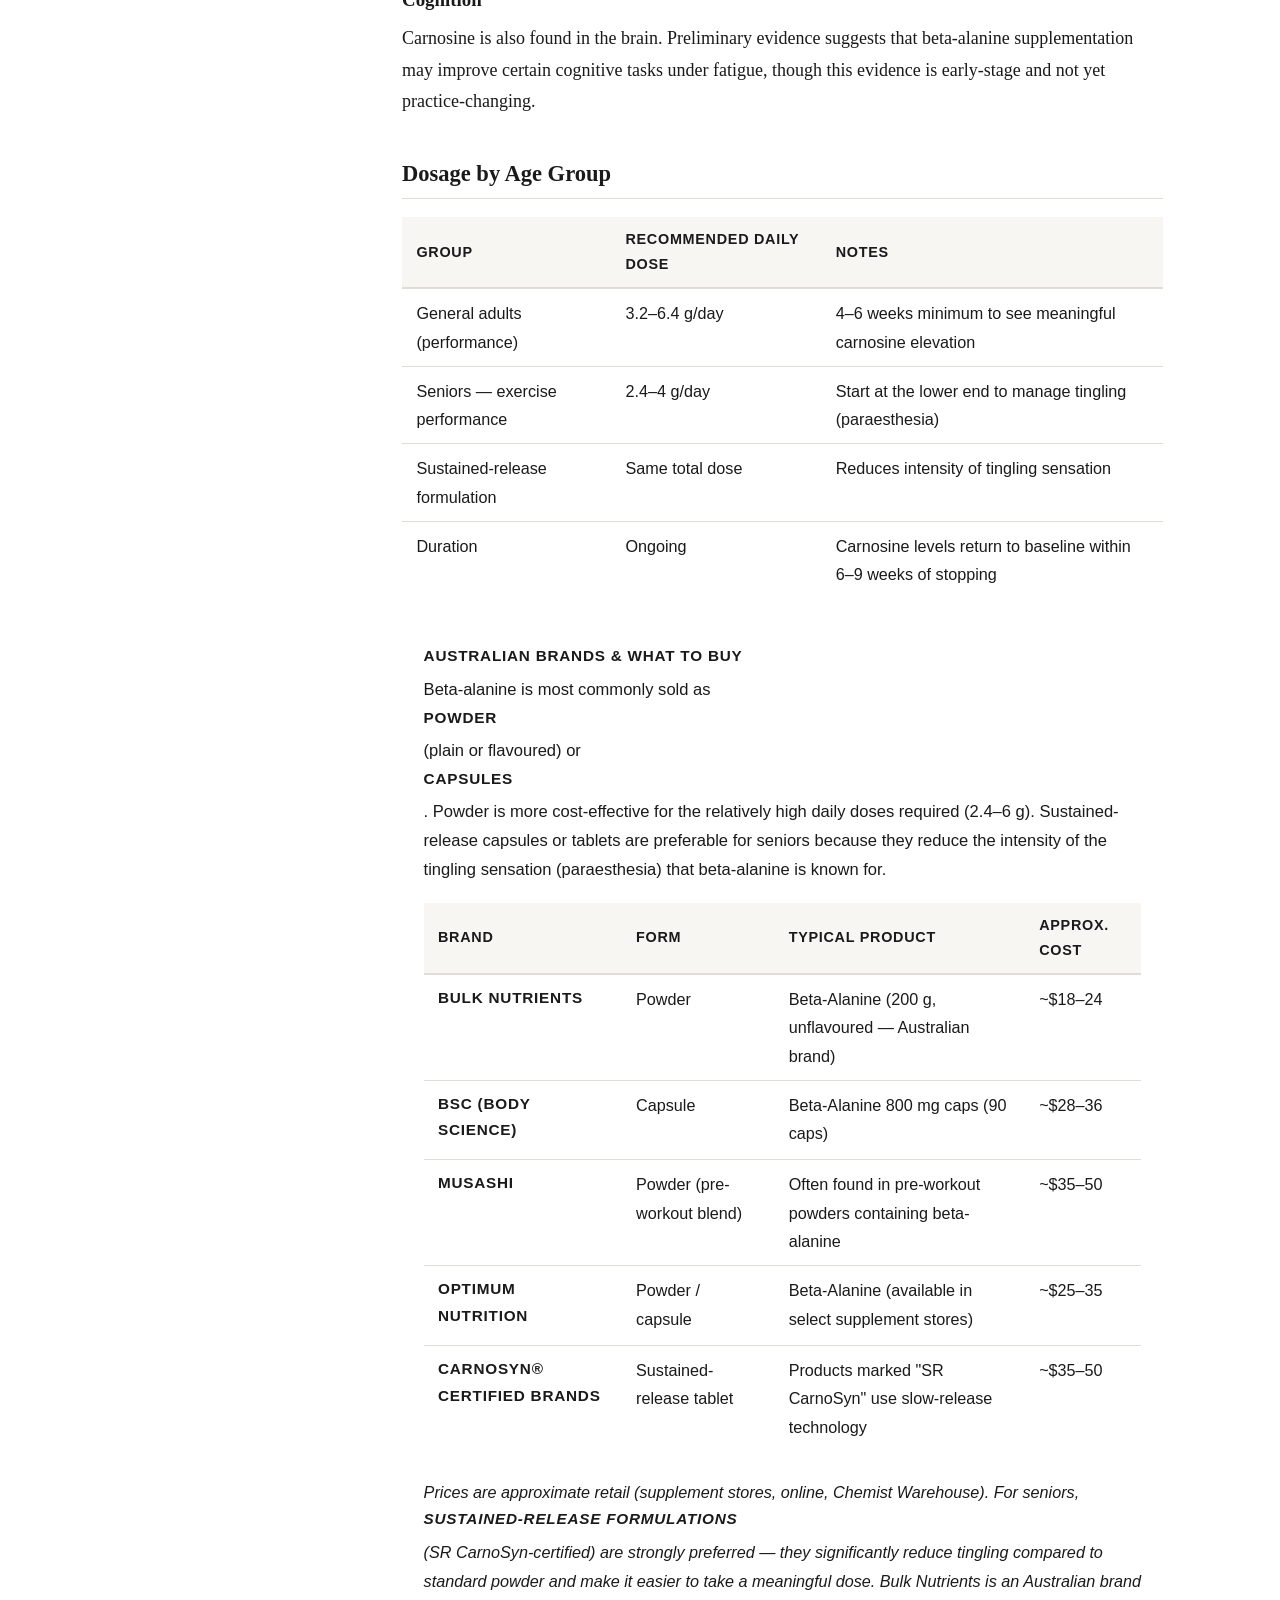
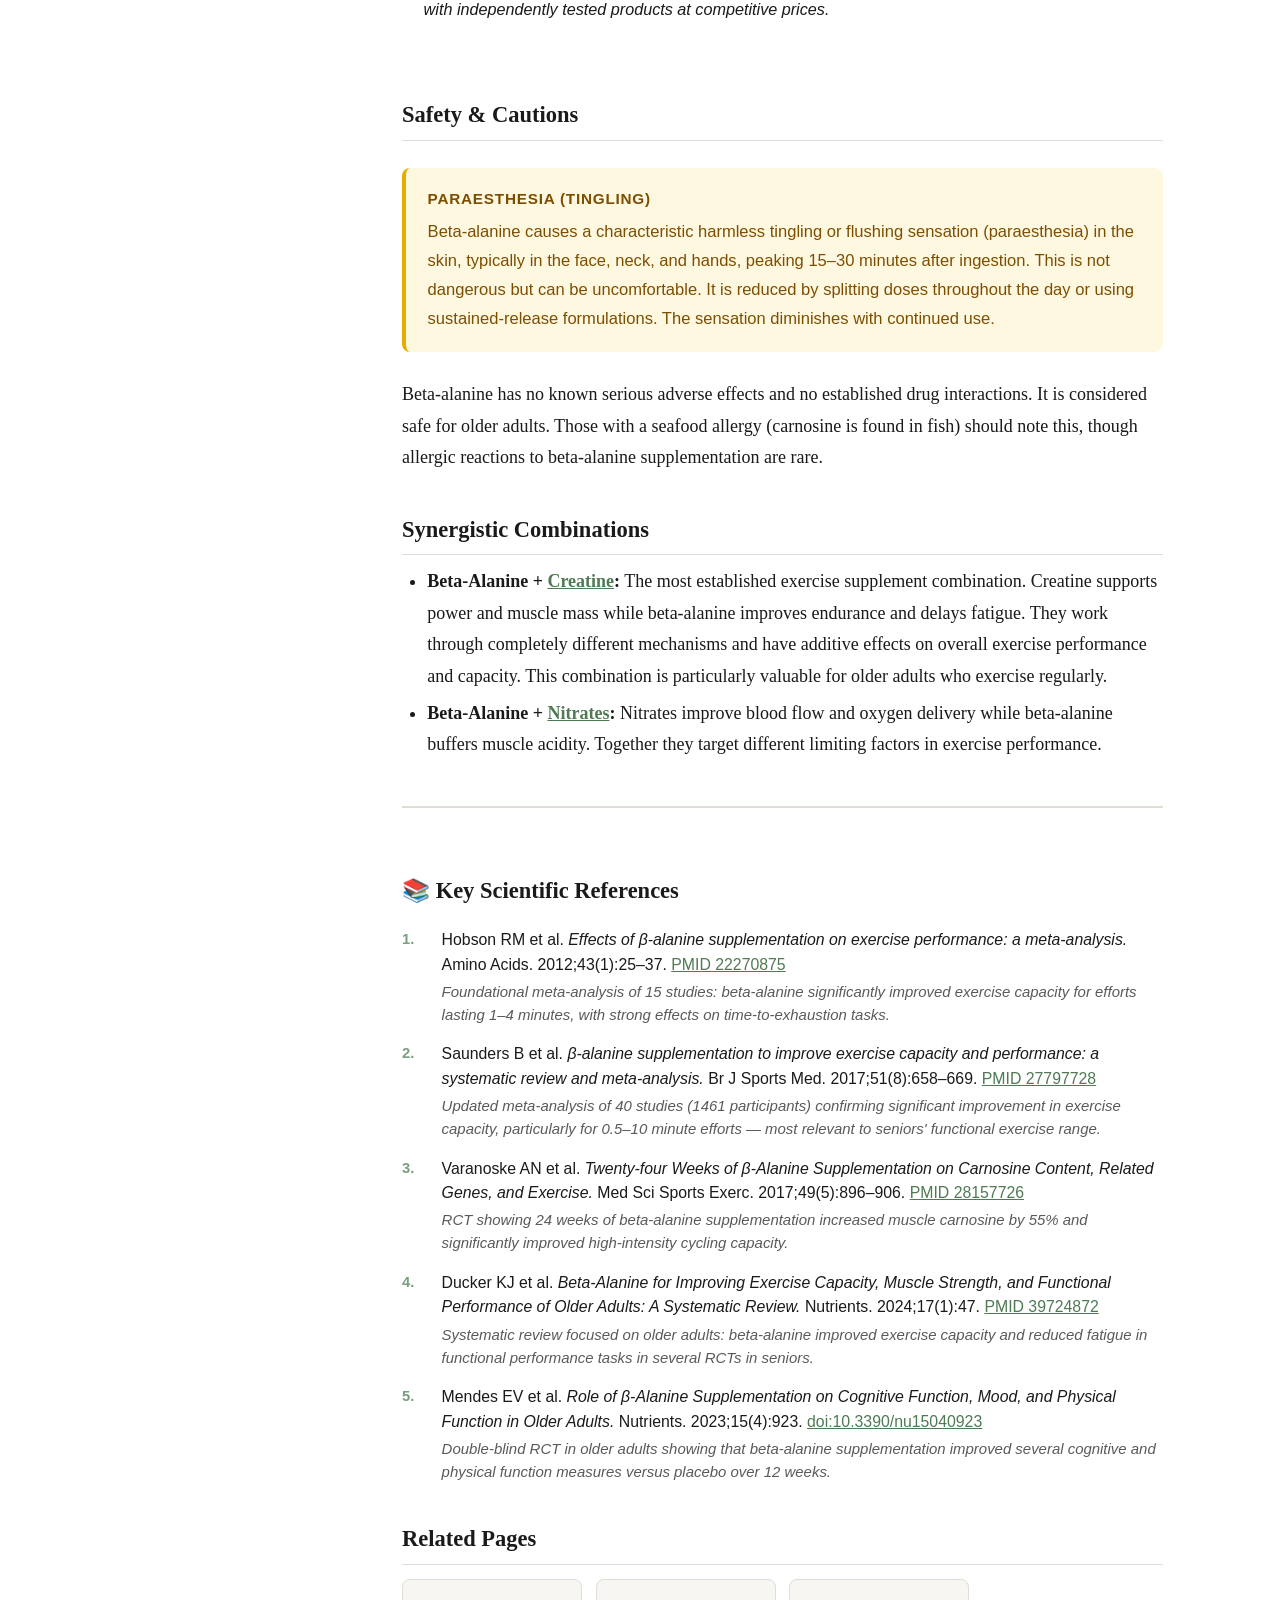
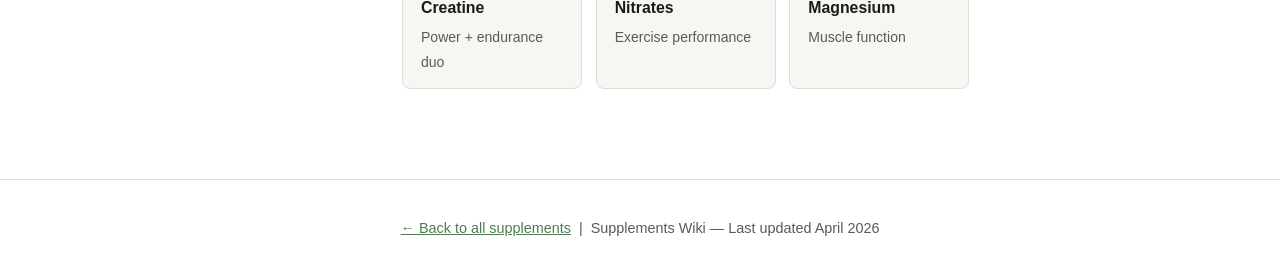
==== commit 9b231634: "Add Australian brands, supplement type and cost" ====
--- a/beta-alanine.html
+++ b/beta-alanine.html
@@ -11,7 +11,6 @@
 <header class="site-header">
   <a class="logo" href="index.html">
     <img class="logo-img" src="solonutrition-logo.svg" alt="SoloNutrition">
-    <span>— Senior Health Guide</span>
   </a>
 </header>
 
@@ -97,6 +96,22 @@
       </tbody>
     </table>
 
+    <div class="info-box">
+      <strong>Australian brands &amp; what to buy</strong>
+      <p>Beta-alanine is most commonly sold as <strong>powder</strong> (plain or flavoured) or <strong>capsules</strong>. Powder is more cost-effective for the relatively high daily doses required (2.4–6 g). Sustained-release capsules or tablets are preferable for seniors because they reduce the intensity of the tingling sensation (paraesthesia) that beta-alanine is known for.</p>
+      <table class="dosage-table" style="margin-top:0.75rem;">
+        <thead><tr><th>Brand</th><th>Form</th><th>Typical product</th><th>Approx. cost</th></tr></thead>
+        <tbody>
+          <tr><td><strong>Bulk Nutrients</strong></td><td>Powder</td><td>Beta-Alanine (200 g, unflavoured — Australian brand)</td><td>~$18–24</td></tr>
+          <tr><td><strong>BSc (Body Science)</strong></td><td>Capsule</td><td>Beta-Alanine 800 mg caps (90 caps)</td><td>~$28–36</td></tr>
+          <tr><td><strong>Musashi</strong></td><td>Powder (pre-workout blend)</td><td>Often found in pre-workout powders containing beta-alanine</td><td>~$35–50</td></tr>
+          <tr><td><strong>Optimum Nutrition</strong></td><td>Powder / capsule</td><td>Beta-Alanine (available in select supplement stores)</td><td>~$25–35</td></tr>
+          <tr><td><strong>Carnosyn® certified brands</strong></td><td>Sustained-release tablet</td><td>Products marked "SR CarnoSyn" use slow-release technology</td><td>~$35–50</td></tr>
+        </tbody>
+      </table>
+      <p style="margin-top:0.6rem;font-size:0.9rem;"><em>Prices are approximate retail (supplement stores, online, Chemist Warehouse). For seniors, <strong>sustained-release formulations</strong> (SR CarnoSyn-certified) are strongly preferred — they significantly reduce tingling compared to standard powder and make it easier to take a meaningful dose. Bulk Nutrients is an Australian brand with independently tested products at competitive prices.</em></p>
+    </div>
+
     <h2 id="safety">Safety &amp; Cautions</h2>
     <div class="info-box caution">
       <strong>Paraesthesia (tingling)</strong>
